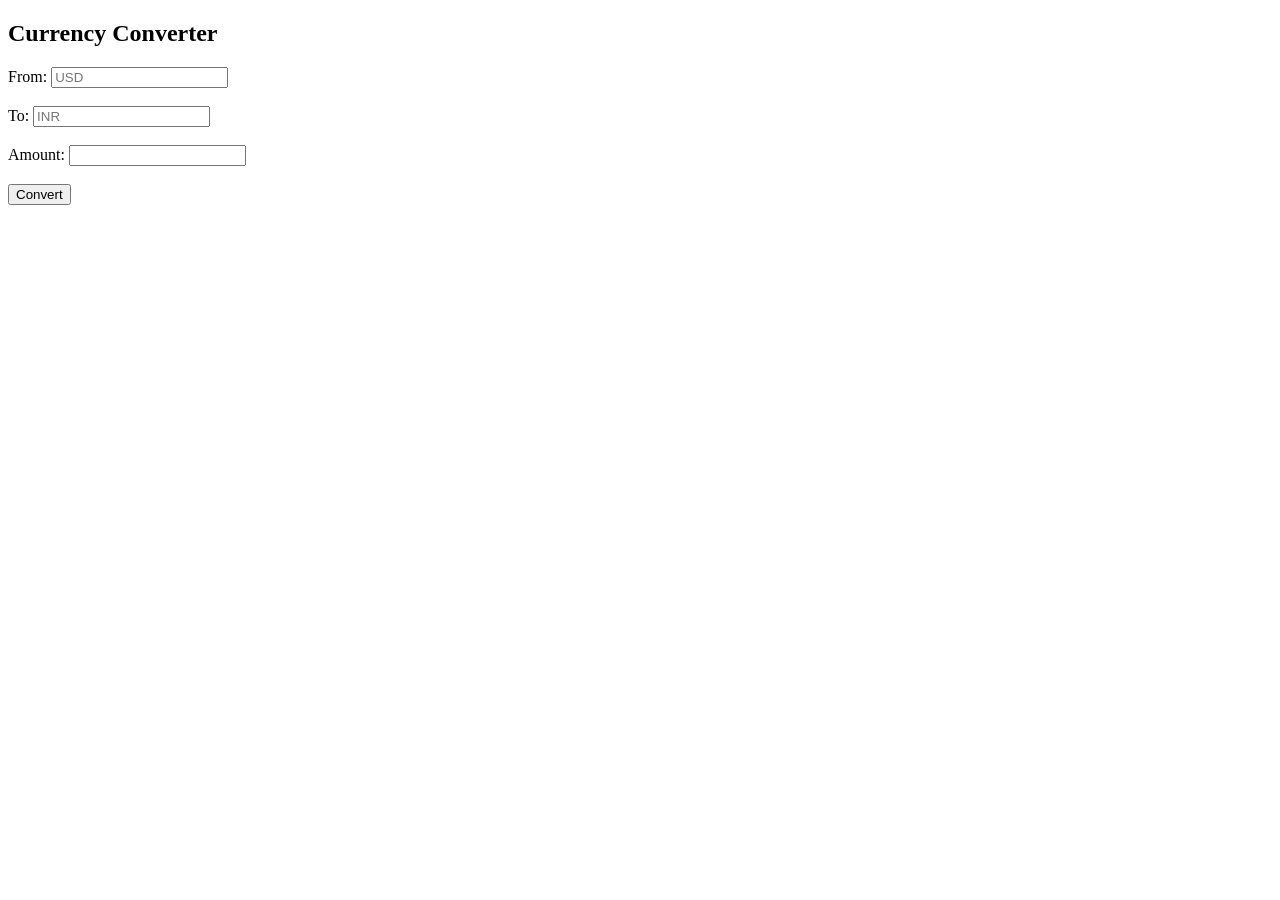
==== src/main/resources/static/index.html @ 5463bdab "Initial commit - Currency Converter Spring Boot application" ====
<!DOCTYPE html>
<html>
<head>
    <title>Currency Converter</title>
    <link rel="stylesheet" href="/style.css">
</head>
<body>

<h2>Currency Converter</h2>

<label>From:</label>
<input type="text" id="from" placeholder="USD"><br><br>

<label>To:</label>
<input type="text" id="to" placeholder="INR"><br><br>

<label>Amount:</label>
<input type="number" id="amount"><br><br>

<button onclick="convertCurrency()">Convert</button>


<h3 id="result"></h3>

    <script>

		function convertCurrency() {
		    const from = document.getElementById("from").value;
		    const to = document.getElementById("to").value;
		    const amount = document.getElementById("amount").value;

		    fetch(`http://localhost:8080/api/convert?from=${from}&to=${to}&amount=${amount}`, {
		        method: "POST"
		    })
		    .then(res => res.json())
		    .then(data => {
		        document.getElementById("result").innerText =
		            "Converted Amount: " + data.convertedAmount;
		    })
		    .catch(err => {
		        alert("Error: " + err);
		    });
		}

</script>

</body>
</html>
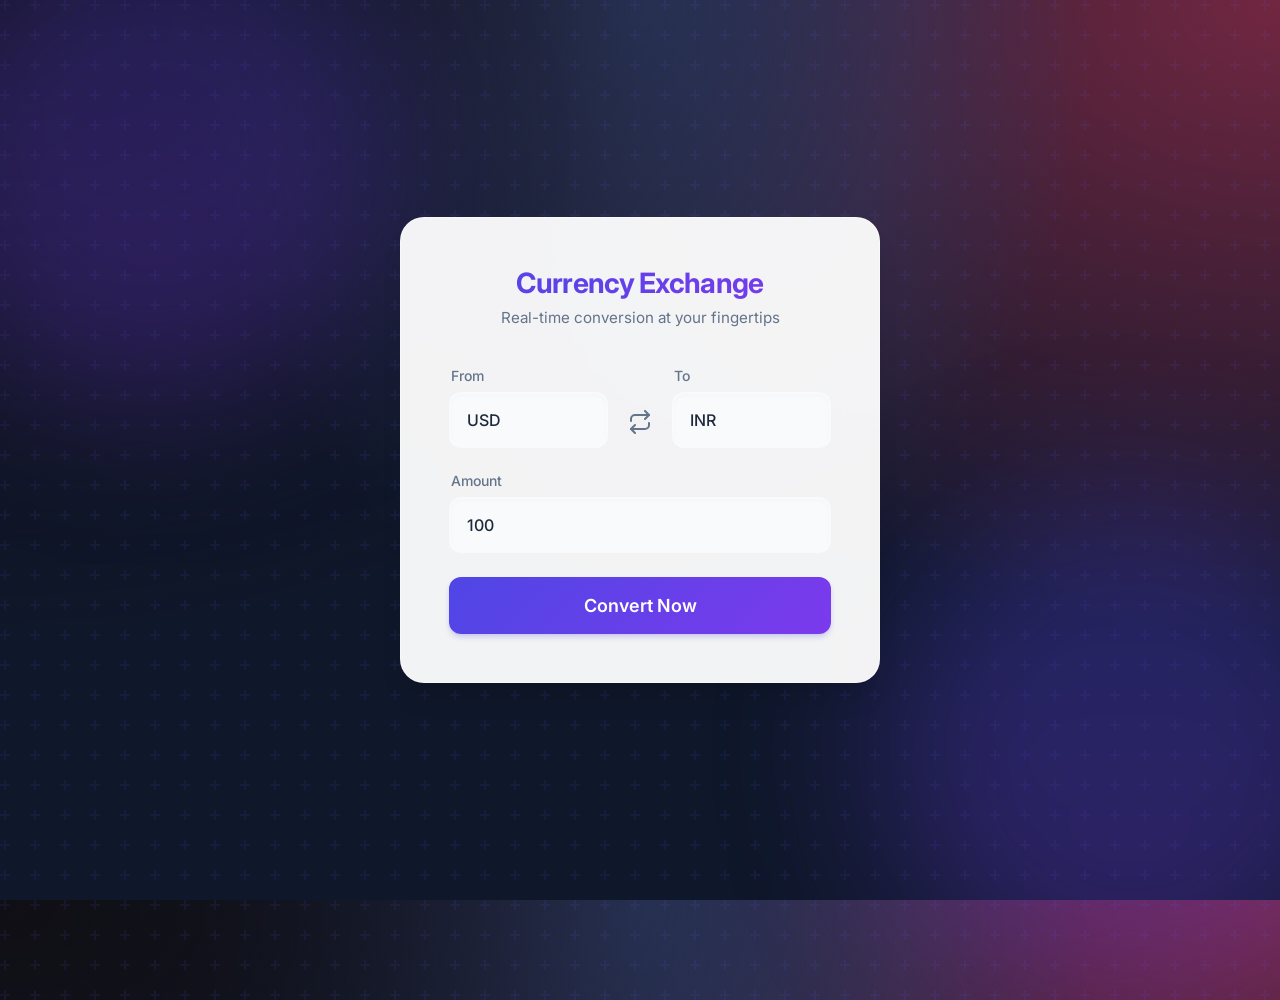
==== commit 76e07934: "feat: Implement currency converter API with API key security and a basic frontend UI." ====
--- a/src/main/resources/static/index.html
+++ b/src/main/resources/static/index.html
@@ -1,48 +1,472 @@
 <!DOCTYPE html>
-<html>
+<html lang="en">
+
 <head>
+    <meta charset="UTF-8">
+    <meta name="viewport" content="width=device-width, initial-scale=1.0">
     <title>Currency Converter</title>
-    <link rel="stylesheet" href="/style.css">
+    <!-- Google Fonts -->
+    <link href="https://fonts.googleapis.com/css2?family=Inter:wght@300;400;500;600;700&display=swap" rel="stylesheet">
+    <style>
+        :root {
+            --primary-gradient: linear-gradient(135deg, #4f46e5 0%, #7c3aed 100%);
+            --secondary-gradient: linear-gradient(135deg, #3b82f6 0%, #2563eb 100%);
+            --glass-bg: rgba(255, 255, 255, 0.95);
+            --text-main: #1e293b;
+            --text-secondary: #64748b;
+            --border-light: #e2e8f0;
+            --input-bg: #f8fafc;
+            --shadow-lg: 0 20px 25px -5px rgba(0, 0, 0, 0.1), 0 10px 10px -5px rgba(0, 0, 0, 0.04);
+            --shadow-glow: 0 0 20px rgba(79, 70, 229, 0.3);
+        }
+
+        * {
+            box-sizing: border-box;
+            margin: 0;
+            padding: 0;
+            font-family: 'Inter', sans-serif;
+            -webkit-font-smoothing: antialiased;
+        }
+
+        body {
+            background-color: #0f172a;
+            background-image:
+                url("data:image/svg+xml,%3Csvg width='60' height='60' viewBox='0 0 60 60' xmlns='http://www.w3.org/2000/svg'%3E%3Cg fill='none' fill-rule='evenodd'%3E%3Cg fill='%236366f1' fill-opacity='0.08'%3E%3Cpath d='M36 34v-4h-2v4h-4v2h4v4h2v-4h4v-2h-4zm0-30V0h-2v4h-4v2h4v4h2V6h4V4h-4zM6 34v-4H4v4H0v2h4v4h2v-4h4v-2H6zM6 4V0H4v4H0v2h4v4h2V6h4V4H6z'/%3E%3C/g%3E%3C/g%3E%3C/svg%3E"),
+                radial-gradient(at 0% 0%, hsla(253, 16%, 7%, 1) 0, transparent 50%),
+                radial-gradient(at 50% 0%, hsla(225, 39%, 30%, 1) 0, transparent 50%),
+                radial-gradient(at 100% 0%, hsla(339, 49%, 30%, 1) 0, transparent 50%);
+            display: flex;
+            justify-content: center;
+            align-items: center;
+            min-height: 100vh;
+            color: var(--text-main);
+            padding: 20px;
+            overflow-x: hidden;
+        }
+
+        /* Ambient background shapes */
+        .ambient-shape {
+            position: absolute;
+            width: 500px;
+            height: 500px;
+            background: linear-gradient(180deg, rgba(79, 70, 229, 0.3) 0%, rgba(124, 58, 237, 0.3) 100%);
+            filter: blur(80px);
+            border-radius: 50%;
+            z-index: -1;
+            animation: float 10s infinite ease-in-out alternate;
+        }
+
+        .shape-1 {
+            top: -100px;
+            left: -100px;
+        }
+
+        .shape-2 {
+            bottom: -100px;
+            right: -100px;
+            animation-delay: -5s;
+        }
+
+        @keyframes float {
+            0% {
+                transform: translate(0, 0);
+            }
+
+            100% {
+                transform: translate(30px, 50px);
+            }
+        }
+
+        .converter-card {
+            background: var(--glass-bg);
+            padding: 3rem;
+            border-radius: 24px;
+            box-shadow: var(--shadow-lg);
+            width: 100%;
+            max-width: 480px;
+            position: relative;
+            backdrop-filter: blur(20px);
+            border: 1px solid rgba(255, 255, 255, 0.5);
+            animation: slideUp 0.6s cubic-bezier(0.16, 1, 0.3, 1);
+        }
+
+        @keyframes slideUp {
+            from {
+                opacity: 0;
+                transform: translateY(40px);
+            }
+
+            to {
+                opacity: 1;
+                transform: translateY(0);
+            }
+        }
+
+        header {
+            text-align: center;
+            margin-bottom: 2.5rem;
+        }
+
+        h2 {
+            font-size: 1.75rem;
+            background: var(--primary-gradient);
+            -webkit-background-clip: text;
+            background-clip: text;
+            -webkit-text-fill-color: transparent;
+            font-weight: 700;
+            letter-spacing: -0.025em;
+            margin-bottom: 0.5rem;
+        }
+
+        p.subtitle {
+            font-size: 0.95rem;
+            color: var(--text-secondary);
+        }
+
+        .form-group {
+            margin-bottom: 1.5rem;
+            position: relative;
+        }
+
+        label {
+            display: block;
+            margin-bottom: 0.5rem;
+            font-size: 0.875rem;
+            color: var(--text-secondary);
+            font-weight: 500;
+            margin-left: 2px;
+        }
+
+        .input-wrapper {
+            position: relative;
+            z-index: 1;
+        }
+
+        input[type="text"],
+        input[type="number"] {
+            width: 100%;
+            padding: 16px 16px;
+            border: 2px solid transparent;
+            background: var(--input-bg);
+            border-radius: 12px;
+            font-size: 1rem;
+            font-weight: 500;
+            color: var(--text-main);
+            transition: all 0.3s cubic-bezier(0.4, 0, 0.2, 1);
+            outline: none;
+            box-shadow: inset 0 2px 4px rgba(0, 0, 0, 0.02);
+        }
+
+        input:hover {
+            background: #f1f5f9;
+        }
+
+        input:focus {
+            background: white;
+            border-color: #818cf8;
+            /* Light indigo */
+            box-shadow: 0 0 0 4px rgba(99, 102, 241, 0.15);
+        }
+
+        .currency-row {
+            display: grid;
+            grid-template-columns: 1fr auto 1fr;
+            gap: 12px;
+            align-items: end;
+            margin-bottom: 1.5rem;
+        }
+
+        .swap-icon {
+            display: flex;
+            align-items: center;
+            justify-content: center;
+            width: 40px;
+            height: 48px;
+            /* Match input height approx */
+            margin-bottom: 2px;
+            color: #64748b;
+            cursor: pointer;
+            transition: transform 0.3s ease, color 0.3s ease;
+        }
+
+        .swap-icon:hover {
+            color: #4f46e5;
+            transform: rotate(180deg);
+        }
+
+        button.cta-btn {
+            width: 100%;
+            padding: 18px;
+            background: var(--primary-gradient);
+            color: white;
+            border: none;
+            border-radius: 12px;
+            font-size: 1.125rem;
+            font-weight: 600;
+            cursor: pointer;
+            transition: all 0.3s ease;
+            position: relative;
+            overflow: hidden;
+            box-shadow: 0 4px 6px -1px rgba(79, 70, 229, 0.2), 0 2px 4px -1px rgba(79, 70, 229, 0.1);
+        }
+
+        button.cta-btn::after {
+            content: '';
+            position: absolute;
+            top: 0;
+            left: 0;
+            right: 0;
+            bottom: 0;
+            background: linear-gradient(to bottom, rgba(255, 255, 255, 0.1), transparent);
+            opacity: 0;
+            transition: opacity 0.3s;
+        }
+
+        button.cta-btn:hover {
+            transform: translateY(-2px);
+            box-shadow: 0 10px 15px -3px rgba(79, 70, 229, 0.3);
+        }
+
+        button.cta-btn:hover::after {
+            opacity: 1;
+        }
+
+        button.cta-btn:active {
+            transform: translateY(0);
+        }
+
+        button.cta-btn:disabled {
+            opacity: 0.7;
+            cursor: not-allowed;
+            transform: none;
+        }
+
+        #result {
+            margin-top: 2rem;
+            padding: 1.5rem;
+            background: linear-gradient(to right, #eff6ff, #f5f3ff);
+            border-radius: 16px;
+            border: 1px solid #e0e7ff;
+            text-align: center;
+            display: none;
+            animation: fadeIn 0.4s ease-out;
+        }
+
+        #result.visible {
+            display: block;
+        }
+
+        @keyframes fadeIn {
+            from {
+                opacity: 0;
+                transform: translateY(10px);
+            }
+
+            to {
+                opacity: 1;
+                transform: translateY(0);
+            }
+        }
+
+        .result-label {
+            font-size: 0.875rem;
+            text-transform: uppercase;
+            letter-spacing: 0.05em;
+            color: #64748b;
+            margin-bottom: 0.5rem;
+            font-weight: 600;
+        }
+
+        .result-value {
+            font-size: 2rem;
+            font-weight: 700;
+            color: #1e293b;
+            background: var(--secondary-gradient);
+            -webkit-background-clip: text;
+            background-clip: text;
+            -webkit-text-fill-color: transparent;
+        }
+
+        /* Loading Spinner */
+        .spinner {
+            display: inline-block;
+            width: 24px;
+            height: 24px;
+            border: 3px solid rgba(255, 255, 255, 0.3);
+            border-radius: 50%;
+            border-top-color: #fff;
+            animation: spin 1s ease-in-out infinite;
+            margin-left: 10px;
+            vertical-align: middle;
+            display: none;
+        }
+
+        .loading .spinner {
+            display: inline-block;
+        }
+
+        .loading span {
+            opacity: 0.8;
+        }
+
+        @keyframes spin {
+            to {
+                transform: rotate(360deg);
+            }
+        }
+    </style>
 </head>
+
 <body>
 
-<h2>Currency Converter</h2>
-
-<label>From:</label>
-<input type="text" id="from" placeholder="USD"><br><br>
-
-<label>To:</label>
-<input type="text" id="to" placeholder="INR"><br><br>
-
-<label>Amount:</label>
-<input type="number" id="amount"><br><br>
-
-<button onclick="convertCurrency()">Convert</button>
-
-
-<h3 id="result"></h3>
+    <div class="ambient-shape shape-1"></div>
+    <div class="ambient-shape shape-2"></div>
+
+    <div class="converter-card">
+        <header>
+            <h2>Currency Exchange</h2>
+            <p class="subtitle">Real-time conversion at your fingertips</p>
+        </header>
+
+        <div class="currency-row">
+            <div class="form-group" style="margin-bottom: 0;">
+                <label for="from">From</label>
+                <div class="input-wrapper">
+                    <input type="text" id="from" placeholder="USD" value="USD" maxlength="3"
+                        oninput="this.value = this.value.toUpperCase()">
+                </div>
+            </div>
+
+            <div class="swap-icon" onclick="swapCurrencies()" title="Swap Currencies">
+                <svg width="24" height="24" viewBox="0 0 24 24" fill="none" stroke="currentColor" stroke-width="2"
+                    stroke-linecap="round" stroke-linejoin="round">
+                    <polyline points="17 1 21 5 17 9"></polyline>
+                    <path d="M3 11V9a4 4 0 0 1 4-4h14"></path>
+                    <polyline points="7 23 3 19 7 15"></polyline>
+                    <path d="M21 13v2a4 4 0 0 1-4 4H3"></path>
+                </svg>
+            </div>
+
+            <div class="form-group" style="margin-bottom: 0;">
+                <label for="to">To</label>
+                <div class="input-wrapper">
+                    <input type="text" id="to" placeholder="EUR" value="INR" maxlength="3"
+                        oninput="this.value = this.value.toUpperCase()">
+                </div>
+            </div>
+        </div>
+
+        <div class="form-group">
+            <label for="amount">Amount</label>
+            <div class="input-wrapper">
+                <input type="number" id="amount" placeholder="Enter amount" value="100">
+            </div>
+        </div>
+
+        <button class="cta-btn" onclick="convertCurrency()">
+            <span>Convert Now</span>
+            <div class="spinner"></div>
+        </button>
+
+        <div id="result">
+            <div class="result-label">Total Converted Amount</div>
+            <div class="result-value" id="result-text"></div>
+        </div>
+    </div>
 
     <script>
-
-		function convertCurrency() {
-		    const from = document.getElementById("from").value;
-		    const to = document.getElementById("to").value;
-		    const amount = document.getElementById("amount").value;
-
-		    fetch(`http://localhost:8080/api/convert?from=${from}&to=${to}&amount=${amount}`, {
-		        method: "POST"
-		    })
-		    .then(res => res.json())
-		    .then(data => {
-		        document.getElementById("result").innerText =
-		            "Converted Amount: " + data.convertedAmount;
-		    })
-		    .catch(err => {
-		        alert("Error: " + err);
-		    });
-		}
-
-</script>
+        async function convertCurrency() {
+            const fromInput = document.getElementById('from');
+            const toInput = document.getElementById('to');
+            const amountInput = document.getElementById('amount');
+            const resultElement = document.getElementById('result');
+            const resultText = document.getElementById('result-text');
+            const button = document.querySelector('button');
+
+            const from = fromInput.value.trim();
+            const to = toInput.value.trim();
+            const amount = amountInput.value.trim();
+
+
+            // UI Validation
+            if (!from || !to || !amount) {
+                // Simple shake animation for empty inputs
+                if (!from) fromInput.focus();
+                else if (!to) toInput.focus();
+                else amountInput.focus();
+                return;
+            }
+
+            // State: Loading
+            button.classList.add('loading');
+            button.disabled = true;
+            resultElement.classList.remove('visible');
+
+            try {
+                // Artificial delay for better UX (optional, remove if not needed)
+                // await new Promise(r => setTimeout(r, 600));
+
+                const response = await fetch(
+                    `http://localhost:8080/api/convert?from=${from}&to=${to}&amount=${amount}`,
+                    {
+                        method: 'POST',
+                        headers: {
+                            'Content-Type': 'application/json',
+                            'X-API-KEY': 'currency-converter-api-key-12345'
+                        }
+                    }
+                );
+
+                if (!response.ok) {
+                    throw new Error("Request blocked: " + response.status);
+                }
+
+                const data = await response.json();
+
+                // Format number as currency if possible, or just regular format
+                let formattedAmount = new Intl.NumberFormat('en-US', {
+                    style: 'currency',
+                    currency: to,
+                    maximumFractionDigits: 2
+                }).format(data.convertedAmount);
+
+                // If formatting fails (e.g. invalid currency code), fallback to raw
+                if (formattedAmount === 'NaN' || !formattedAmount) {
+                    formattedAmount = data.convertedAmount;
+                }
+
+                resultText.innerText = formattedAmount;
+                resultElement.classList.add('visible');
+
+            } catch (error) {
+                console.error(error);
+                alert("Error: " + error.message);
+            } finally {
+                // State: Idle
+                button.classList.remove('loading');
+                button.disabled = false;
+            }
+        }
+
+        function swapCurrencies() {
+            const fromInput = document.getElementById('from');
+            const toInput = document.getElementById('to');
+
+            const temp = fromInput.value;
+            fromInput.value = toInput.value;
+            toInput.value = temp;
+
+            // Animate visually?
+        }
+
+        // Auto-trigger fetch on "Enter" key in amount
+        document.getElementById('amount').addEventListener('keypress', function (e) {
+            if (e.key === 'Enter') {
+                convertCurrency();
+            }
+        });
+    </script>
 
 </body>
-</html>
+
+</html>
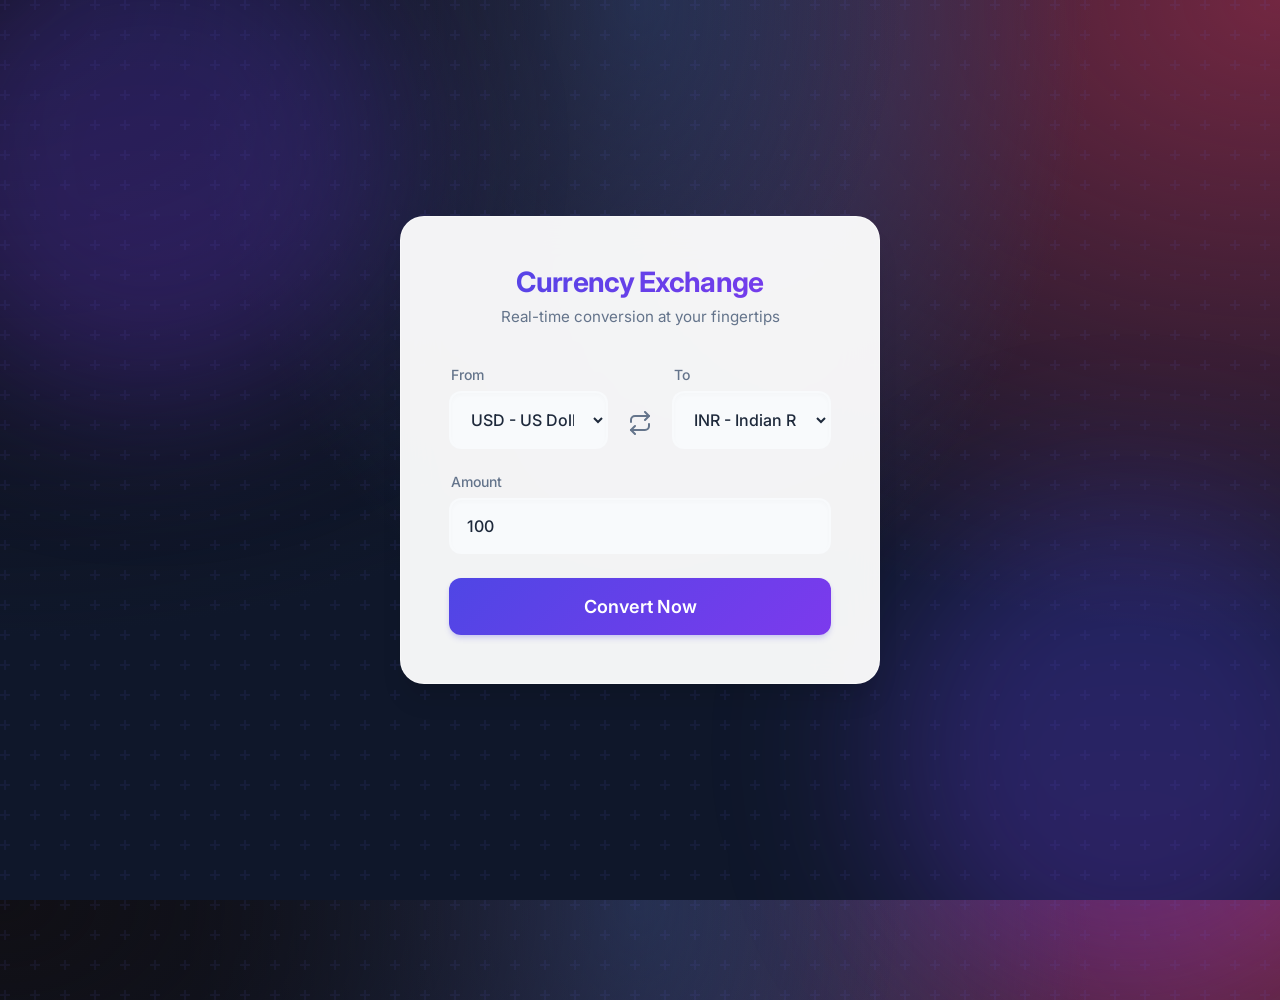
==== commit 8e32f9a8: "feat: Initialize currency converter application with UI, API integration, and database configuration" ====
--- a/src/main/resources/static/index.html
+++ b/src/main/resources/static/index.html
@@ -142,6 +142,7 @@
             z-index: 1;
         }
 
+        select,
         input[type="text"],
         input[type="number"] {
             width: 100%;
@@ -332,8 +333,28 @@
             <div class="form-group" style="margin-bottom: 0;">
                 <label for="from">From</label>
                 <div class="input-wrapper">
-                    <input type="text" id="from" placeholder="USD" value="USD" maxlength="3"
-                        oninput="this.value = this.value.toUpperCase()">
+                    <select id="from">
+                        <option value="USD" selected>USD - US Dollar</option>
+                        <option value="EUR">EUR - Euro</option>
+                        <option value="GBP">GBP - British Pound</option>
+                        <option value="JPY">JPY - Japanese Yen</option>
+                        <option value="AUD">AUD - Australian Dollar</option>
+                        <option value="CAD">CAD - Canadian Dollar</option>
+                        <option value="CHF">CHF - Swiss Franc</option>
+                        <option value="CNY">CNY - Chinese Yuan</option>
+                        <option value="INR">INR - Indian Rupee</option>
+                        <option value="MXN">MXN - Mexican Peso</option>
+                        <option value="BRL">BRL - Brazilian Real</option>
+                        <option value="ZAR">ZAR - South African Rand</option>
+                        <option value="SGD">SGD - Singapore Dollar</option>
+                        <option value="HKD">HKD - Hong Kong Dollar</option>
+                        <option value="NZD">NZD - New Zealand Dollar</option>
+                        <option value="SEK">SEK - Swedish Krona</option>
+                        <option value="NOK">NOK - Norwegian Krone</option>
+                        <option value="KRW">KRW - South Korean Won</option>
+                        <option value="TRY">TRY - Turkish Lira</option>
+                        <option value="RUB">RUB - Russian Ruble</option>
+                    </select>
                 </div>
             </div>
 
@@ -350,8 +371,28 @@
             <div class="form-group" style="margin-bottom: 0;">
                 <label for="to">To</label>
                 <div class="input-wrapper">
-                    <input type="text" id="to" placeholder="EUR" value="INR" maxlength="3"
-                        oninput="this.value = this.value.toUpperCase()">
+                    <select id="to">
+                        <option value="USD">USD - US Dollar</option>
+                        <option value="EUR">EUR - Euro</option>
+                        <option value="GBP">GBP - British Pound</option>
+                        <option value="JPY">JPY - Japanese Yen</option>
+                        <option value="AUD">AUD - Australian Dollar</option>
+                        <option value="CAD">CAD - Canadian Dollar</option>
+                        <option value="CHF">CHF - Swiss Franc</option>
+                        <option value="CNY">CNY - Chinese Yuan</option>
+                        <option value="INR" selected>INR - Indian Rupee</option>
+                        <option value="MXN">MXN - Mexican Peso</option>
+                        <option value="BRL">BRL - Brazilian Real</option>
+                        <option value="ZAR">ZAR - South African Rand</option>
+                        <option value="SGD">SGD - Singapore Dollar</option>
+                        <option value="HKD">HKD - Hong Kong Dollar</option>
+                        <option value="NZD">NZD - New Zealand Dollar</option>
+                        <option value="SEK">SEK - Swedish Krona</option>
+                        <option value="NOK">NOK - Norwegian Krone</option>
+                        <option value="KRW">KRW - South Korean Won</option>
+                        <option value="TRY">TRY - Turkish Lira</option>
+                        <option value="RUB">RUB - Russian Ruble</option>
+                    </select>
                 </div>
             </div>
         </div>
